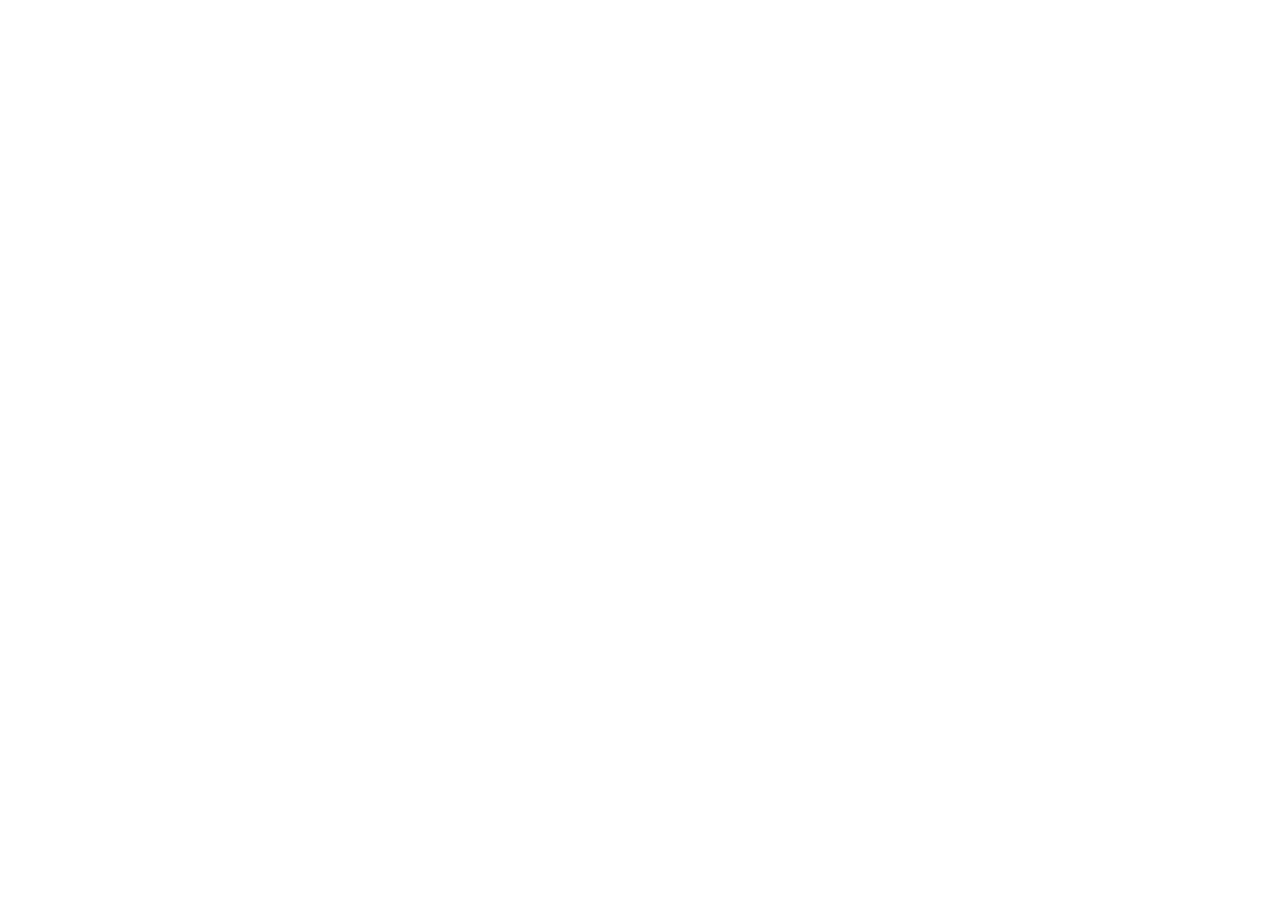
==== index.html @ b878c6a6 "initial commit" ====
<!doctype html>
<html lang="en">
<head>
  <meta charset="utf-8">
  <title>School-App</title>
  <base href="/">
  <meta name="viewport" content="width=device-width, initial-scale=1">
  <link rel="icon" type="image/x-icon" href="favicon.ico">
  <link href="https://fonts.googleapis.com/css?family=Roboto:300,400,500&display=swap" rel="stylesheet">
  <link href="https://fonts.googleapis.com/icon?family=Material+Icons" rel="stylesheet">
</head>
<body>
  <app-root></app-root>
</body>
</html>
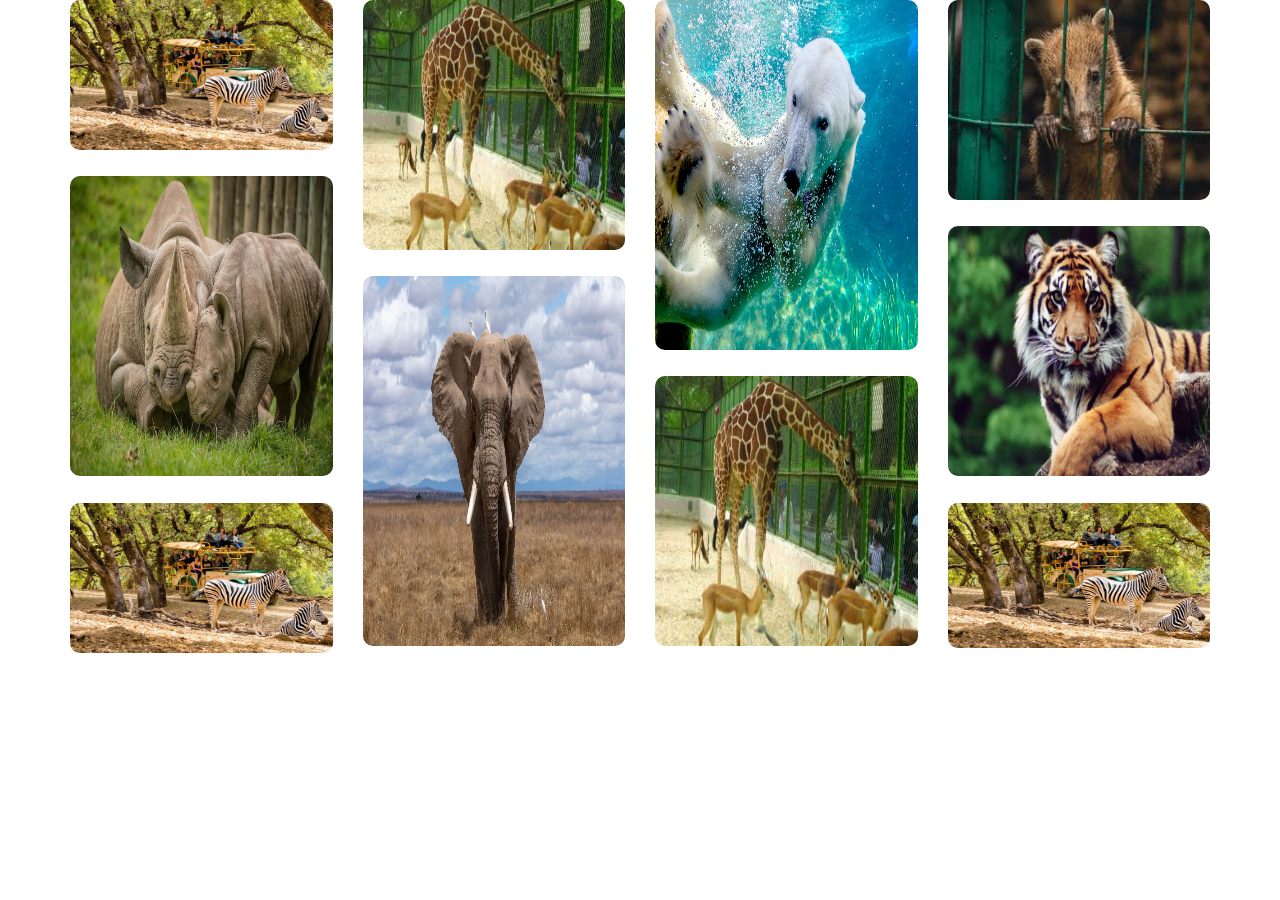
==== commit b95cb131: "first commit" ====
--- a/index.html
+++ b/index.html
@@ -1,15 +1,80 @@
-<!doctype html>
 <html lang="en">
+
 <head>
+  <title>Assignment</title>
   <meta charset="utf-8">
-  <title>School-App</title>
-  <base href="/">
   <meta name="viewport" content="width=device-width, initial-scale=1">
-  <link rel="icon" type="image/x-icon" href="favicon.ico">
-  <link href="https://fonts.googleapis.com/css?family=Roboto:300,400,500&display=swap" rel="stylesheet">
-  <link href="https://fonts.googleapis.com/icon?family=Material+Icons" rel="stylesheet">
+  <link rel="stylesheet" href="index.css">
+  <link rel="stylesheet" href="https://maxcdn.bootstrapcdn.com/bootstrap/3.4.1/css/bootstrap.min.css">
+  <script src="https://ajax.googleapis.com/ajax/libs/jquery/3.5.1/jquery.min.js"></script>
+  <script src="https://maxcdn.bootstrapcdn.com/bootstrap/3.4.1/js/bootstrap.min.js"></script>
+
 </head>
+
 <body>
-  <app-root></app-root>
+  <div class="container">
+    <div class="row">
+      <div class="col-md-3">
+        <div class="row">
+          <div class="col-md-12">
+            <img src="img/one.jpg" style="height:150px">
+          </div>
+        </div>
+        <div class="row" style="padding-top:10%">
+          <div class="col-md-12">
+            <img src="img/three.jpg" style="height:300px">
+          </div>
+        </div>
+        <div class="row" style="padding-top:10%">
+          <div class="col-md-12">
+            <img src="img/one.jpg" style="height:150px">
+          </div>
+        </div>
+      </div>
+      <div class="col-md-3">
+        <div class="row">
+          <div class="col-md-12">
+            <img src="img/two.jpeg" style="height:250px">
+          </div>
+        </div>
+        <div class="row" style="padding-top:10%">
+          <div class="col-md-12">
+            <img src="img/five.jpg" style="height:370px">
+          </div>
+        </div>
+      </div>
+      <div class="col-md-3">
+        <div class="row">
+          <div class="col-md-12">
+            <img src="img/seven.jpeg" style="height:350px">
+          </div>
+        </div>
+        <div class="row" style="padding-top:10%">
+          <div class="col-md-12">
+            <img src="img/two.jpeg" style="height:270px">
+          </div>
+        </div>
+      </div>
+      <div class="col-md-3">
+        <div class="row">
+          <div class="col-md-12">
+        <img src="img/four.jpg" style="height:200px">
+      </div>
+        </div>
+        <div class="row" style="padding-top:10%">
+          <div class="col-md-12">
+            <img src="img/eight.jpg" style="height:250px">
+          </div>
+        </div>
+        <div class="row" style="padding-top:10%">
+          <div class="col-md-12">
+            <img src="img/one.jpg" style="height:145px">
+          </div>
+        </div>
+      </div>
+    </div>
+
+  </div>
 </body>
-</html>
+
+</html>
--- a/index.css
+++ b/index.css
@@ -0,0 +1,6 @@
+img
+{
+  width: 100%;
+  height: auto;
+  border-radius: 10px;
+}
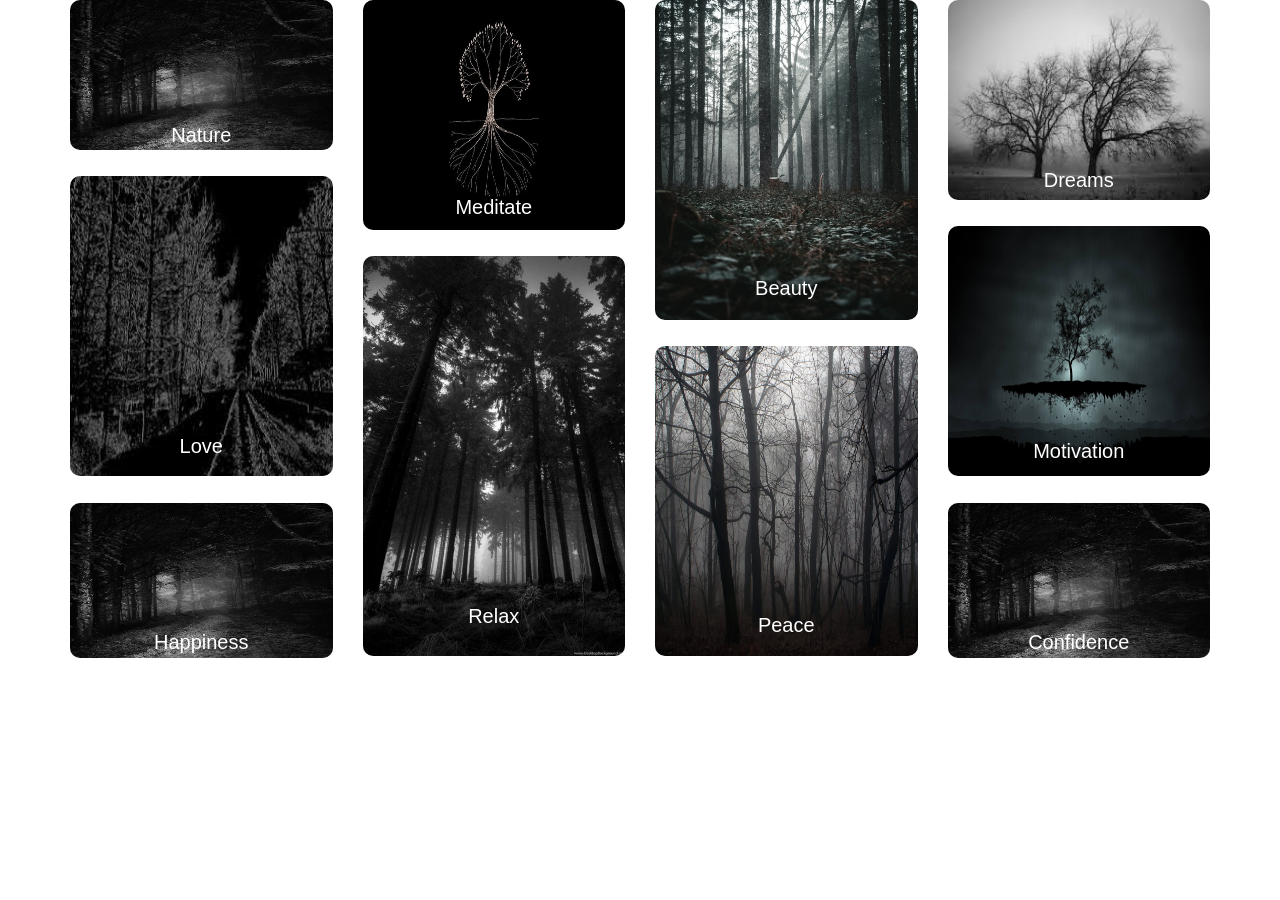
==== commit e513e6e9: "added text-overlay" ====
--- a/index.html
+++ b/index.html
@@ -16,42 +16,49 @@
     <div class="row">
       <div class="col-md-3">
         <div class="row">
-          <div class="col-md-12">
+          <div class="col-md-12 four">
             <img src="img/one.jpg" style="height:150px">
+            <p class="text">Nature</p>
           </div>
         </div>
         <div class="row" style="padding-top:10%">
           <div class="col-md-12">
             <img src="img/three.jpg" style="height:300px">
+            <p class="text">Love</p>
           </div>
         </div>
         <div class="row" style="padding-top:10%">
           <div class="col-md-12">
-            <img src="img/one.jpg" style="height:150px">
+            <img src="img/one.jpg" style="height:155px">
+            <p class="text">Happiness</p>
           </div>
         </div>
       </div>
       <div class="col-md-3">
         <div class="row">
           <div class="col-md-12">
-            <img src="img/two.jpeg" style="height:250px">
+            <img src="img/two.jpeg" style="height:230px">
+            <p class="text">Meditate</p>
           </div>
         </div>
         <div class="row" style="padding-top:10%">
           <div class="col-md-12">
-            <img src="img/five.jpg" style="height:370px">
+            <img src="img/five.jpg" style="height:400px">
+            <p class="text">Relax</p>
           </div>
         </div>
       </div>
       <div class="col-md-3">
         <div class="row">
           <div class="col-md-12">
-            <img src="img/seven.jpeg" style="height:350px">
+            <img src="img/seven.jpg" style="height:320px">
+            <p class="text">Beauty</p>
           </div>
         </div>
         <div class="row" style="padding-top:10%">
           <div class="col-md-12">
-            <img src="img/two.jpeg" style="height:270px">
+            <img src="img/nine.jpg" style="height:310px">
+            <p class="text">Peace</p>
           </div>
         </div>
       </div>
@@ -59,16 +66,19 @@
         <div class="row">
           <div class="col-md-12">
         <img src="img/four.jpg" style="height:200px">
+        <p class="text">Dreams</p>
       </div>
         </div>
         <div class="row" style="padding-top:10%">
           <div class="col-md-12">
             <img src="img/eight.jpg" style="height:250px">
+            <p class="text">Motivation</p>
           </div>
         </div>
         <div class="row" style="padding-top:10%">
           <div class="col-md-12">
-            <img src="img/one.jpg" style="height:145px">
+            <img src="img/one.jpg" style="height:155px">
+            <p class="text">Confidence</p>
           </div>
         </div>
       </div>
--- a/index.css
+++ b/index.css
@@ -3,4 +3,14 @@
   width: 100%;
   height: auto;
   border-radius: 10px;
+  position: relative;
+}
+.text {
+  color:white;
+  font-size: 20px;
+  position: absolute;
+  top: 90%;
+  left: 50%;
+  transform: translate(-50%, -50%);
+  text-align: center;
 }
